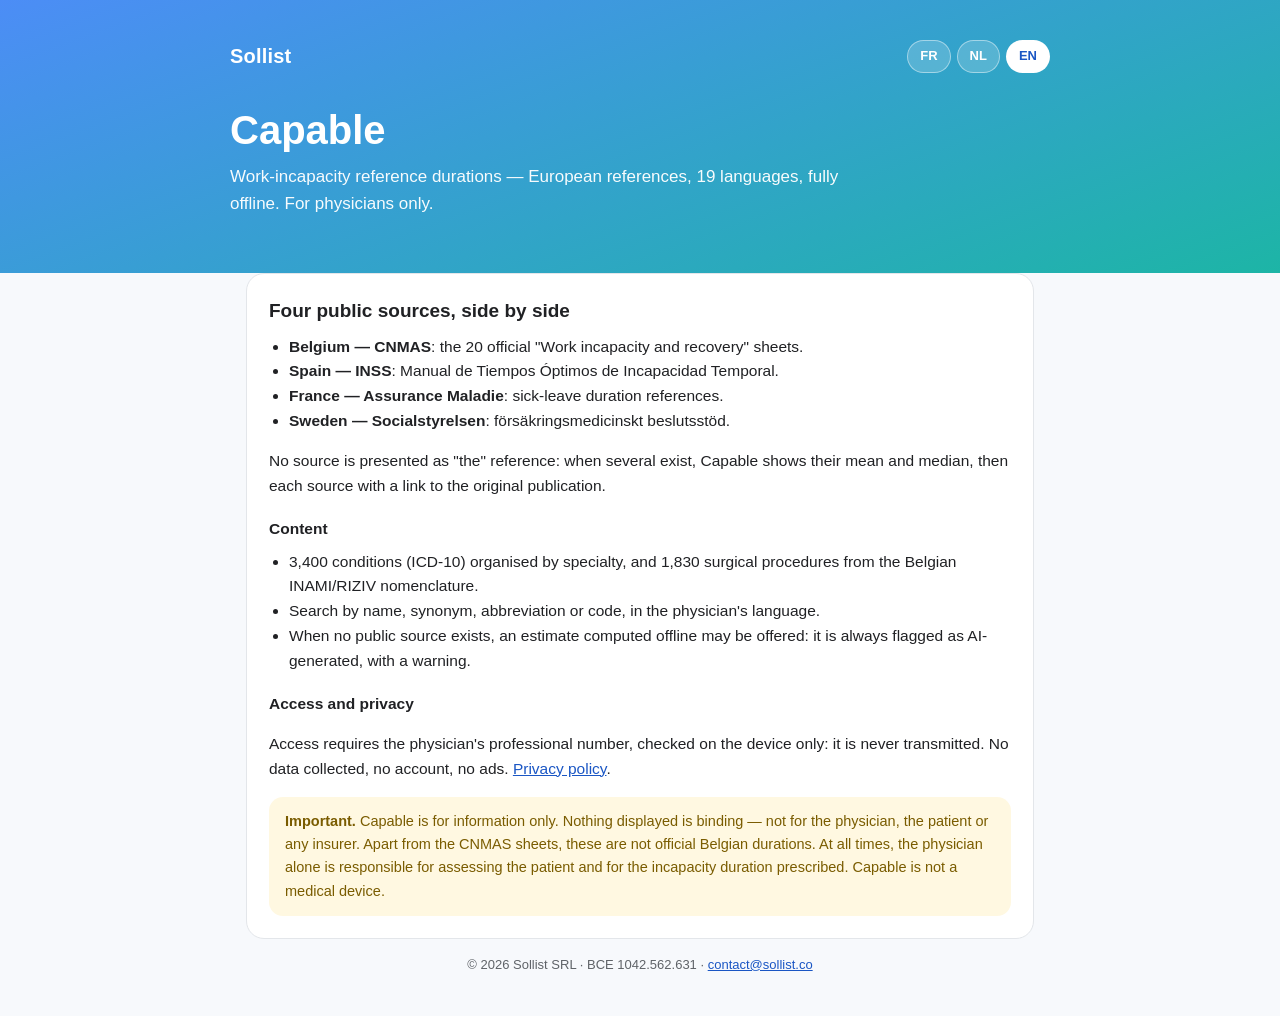
==== capable/index.html @ 4a5a3077 "Mise à jour du site" ====
<!DOCTYPE html>
<html lang="fr">
<head>
<meta charset="utf-8">
<meta name="viewport" content="width=device-width, initial-scale=1">
<title>Capable — Sollist</title>
<meta name="description" content="Capable : durées de référence d'incapacité de travail pour les médecins — références européennes, 19 langues, hors-ligne.">
<link rel="icon" href="../assets/favicon.png">
<link rel="stylesheet" href="../style.css">
<script src="../lang.js" defer></script>
</head>
<body>

<header class="hero"><div class="wrap">
  <div class="topbar">
    <a class="brand" href="../">Sollist</a>
    <div class="langs" role="group" aria-label="Language">
      <button data-set="fr" aria-pressed="false">FR</button>
      <button data-set="nl" aria-pressed="false">NL</button>
      <button data-set="en" aria-pressed="false">EN</button>
    </div>
  </div>
  <div data-lang="fr" class="on">
    <h1>Capable</h1>
    <p>Durées de référence d'incapacité de travail — références européennes, 19 langues, entièrement hors-ligne. Réservé aux médecins.</p>
  </div>
  <div data-lang="nl">
    <h1>Capable</h1>
    <p>Referentieduurtijden voor arbeidsongeschiktheid — Europese referenties, 19 talen, volledig offline. Voorbehouden aan artsen.</p>
  </div>
  <div data-lang="en">
    <h1>Capable</h1>
    <p>Work-incapacity reference durations — European references, 19 languages, fully offline. For physicians only.</p>
  </div>
</div></header>

<main class="wrap">

  <section class="card">
    <div data-lang="fr" class="on">
      <h2>Quatre sources publiques, côte à côte</h2>
      <ul>
        <li><strong>Belgique — CNMAS</strong> : les 20 fiches officielles « Incapacité de travail et rétablissement ».</li>
        <li><strong>Espagne — INSS</strong> : Manual de Tiempos Óptimos de Incapacidad Temporal.</li>
        <li><strong>France — Assurance Maladie</strong> : référentiels de durée d'arrêt de travail.</li>
        <li><strong>Suède — Socialstyrelsen</strong> : försäkringsmedicinskt beslutsstöd.</li>
      </ul>
      <p>Aucune source n'est présentée comme « la » référence : quand plusieurs existent, Capable affiche leur moyenne et leur médiane, puis le détail de chacune avec un lien vers la publication d'origine.</p>
      <h3>Contenu</h3>
      <ul>
        <li>3 400 pathologies (CIM-10) classées par spécialité, et 1 830 interventions chirurgicales de la nomenclature INAMI.</li>
        <li>Recherche par nom, synonyme, abréviation ou code, dans la langue du médecin.</li>
        <li>Lorsqu'aucune source publique n'existe, une estimation calculée hors-ligne peut être proposée : elle est toujours signalée comme générée par intelligence artificielle, avec un avertissement.</li>
      </ul>
      <h3>Accès et vie privée</h3>
      <p>L'accès demande le numéro professionnel du médecin, vérifié sur l'appareil uniquement : il n'est jamais transmis. Aucune donnée collectée, aucun compte, aucune publicité. <a href="privacy/">Politique de confidentialité</a>.</p>
      <div class="note"><strong>Important.</strong> Capable est purement informatif. Rien de ce qui est affiché n'est contraignant, ni pour le médecin, ni pour le patient, ni pour un organisme assureur. Hormis les fiches du CNMAS, ce ne sont pas des durées officielles belges. Le médecin reste seul responsable, à tout moment, de l'évaluation de son patient et de la durée d'incapacité qu'il prescrit. Capable n'est pas un dispositif médical.</div>
    </div>

    <div data-lang="nl">
      <h2>Vier openbare bronnen, naast elkaar</h2>
      <ul>
        <li><strong>België — NCSVG</strong>: de 20 officiële fiches « Arbeidsongeschiktheid en herstel ».</li>
        <li><strong>Spanje — INSS</strong>: Manual de Tiempos Óptimos de Incapacidad Temporal.</li>
        <li><strong>Frankrijk — Assurance Maladie</strong>: referentieduurtijden voor arbeidsongeschiktheid.</li>
        <li><strong>Zweden — Socialstyrelsen</strong>: försäkringsmedicinskt beslutsstöd.</li>
      </ul>
      <p>Geen enkele bron wordt als « de » referentie voorgesteld: wanneer er meerdere bestaan, toont Capable het gemiddelde en de mediaan, en daarna elke bron met een link naar de oorspronkelijke publicatie.</p>
      <h3>Inhoud</h3>
      <ul>
        <li>3 400 aandoeningen (ICD-10) per specialisme, en 1 830 chirurgische ingrepen uit de RIZIV-nomenclatuur.</li>
        <li>Zoeken op naam, synoniem, afkorting of code, in de taal van de arts.</li>
        <li>Wanneer geen openbare bron bestaat, kan een offline berekende schatting worden voorgesteld: die wordt altijd aangeduid als gegenereerd door artificiële intelligentie, met een waarschuwing.</li>
      </ul>
      <h3>Toegang en privacy</h3>
      <p>Toegang vraagt het beroepsnummer van de arts, enkel op het toestel gecontroleerd: het wordt nooit verzonden. Geen gegevens verzameld, geen account, geen reclame. <a href="privacy/">Privacybeleid</a>.</p>
      <div class="note"><strong>Belangrijk.</strong> Capable is louter informatief. Niets van wat wordt getoond is bindend, niet voor de arts, niet voor de patiënt, niet voor een verzekeringsinstelling. Behalve de NCSVG-fiches zijn het geen officiële Belgische duurtijden. De arts blijft te allen tijde als enige verantwoordelijk voor de beoordeling van zijn patiënt en voor de duur van de arbeidsongeschiktheid die hij voorschrijft. Capable is geen medisch hulpmiddel.</div>
    </div>

    <div data-lang="en">
      <h2>Four public sources, side by side</h2>
      <ul>
        <li><strong>Belgium — CNMAS</strong>: the 20 official "Work incapacity and recovery" sheets.</li>
        <li><strong>Spain — INSS</strong>: Manual de Tiempos Óptimos de Incapacidad Temporal.</li>
        <li><strong>France — Assurance Maladie</strong>: sick-leave duration references.</li>
        <li><strong>Sweden — Socialstyrelsen</strong>: försäkringsmedicinskt beslutsstöd.</li>
      </ul>
      <p>No source is presented as "the" reference: when several exist, Capable shows their mean and median, then each source with a link to the original publication.</p>
      <h3>Content</h3>
      <ul>
        <li>3,400 conditions (ICD-10) organised by specialty, and 1,830 surgical procedures from the Belgian INAMI/RIZIV nomenclature.</li>
        <li>Search by name, synonym, abbreviation or code, in the physician's language.</li>
        <li>When no public source exists, an estimate computed offline may be offered: it is always flagged as AI-generated, with a warning.</li>
      </ul>
      <h3>Access and privacy</h3>
      <p>Access requires the physician's professional number, checked on the device only: it is never transmitted. No data collected, no account, no ads. <a href="privacy/">Privacy policy</a>.</p>
      <div class="note"><strong>Important.</strong> Capable is for information only. Nothing displayed is binding — not for the physician, the patient or any insurer. Apart from the CNMAS sheets, these are not official Belgian durations. At all times, the physician alone is responsible for assessing the patient and for the incapacity duration prescribed. Capable is not a medical device.</div>
    </div>
  </section>

</main>

<footer>© 2026 Sollist SRL · BCE 1042.562.631 · <a href="mailto:contact@sollist.co">contact@sollist.co</a></footer>
</body>
</html>
---- style.css ----
/* Sollist — mini-site statique (aucun script tiers, aucun cookie, aucune police externe) */
:root {
  --bg: #F7F9FC; --card: #FFFFFF; --text: #202124; --muted: #5F6368; --line: #E3E6EA;
  --brand-a: #4C8DF6; --brand-b: #1DB5A6; --link: #1A56C4; --note-bg: #FFF8E1; --note-text: #7A5C00;
}
@media (prefers-color-scheme: dark) {
  :root { --bg: #111418; --card: #1B1F24; --text: #E8EAED; --muted: #A5ABB3; --line: #2C3138;
          --link: #8AB4F8; --note-bg: #2A2413; --note-text: #F3D98B; }
}
* { box-sizing: border-box; }
html { -webkit-text-size-adjust: 100%; }
body { margin: 0; background: var(--bg); color: var(--text); line-height: 1.6;
       font-family: -apple-system, "Segoe UI", Roboto, "Helvetica Neue", Arial, sans-serif; }
a { color: var(--link); }
.hero { background: linear-gradient(160deg, var(--brand-a), var(--brand-b)); color: #fff; padding: 40px 16px 56px; }
.wrap { max-width: 820px; margin: 0 auto; padding: 0 16px; }
.hero .wrap { padding: 0; }
.topbar { display: flex; align-items: center; justify-content: space-between; gap: 12px; flex-wrap: wrap; }
.brand { font-weight: 800; font-size: 20px; letter-spacing: .2px; color: #fff; text-decoration: none; }
.langs { display: flex; gap: 6px; }
.langs button { font: inherit; font-size: 13px; font-weight: 700; color: #fff; background: rgba(255,255,255,.18);
                border: 1px solid rgba(255,255,255,.45); border-radius: 999px; padding: 5px 12px; cursor: pointer; }
.langs button[aria-pressed="true"] { background: #fff; color: #1A56C4; }
.hero h1 { font-size: clamp(28px, 6vw, 40px); line-height: 1.15; margin: 34px 0 10px; }
.hero p { font-size: 17px; margin: 0; max-width: 640px; opacity: .96; }
main { margin-top: -28px; padding-bottom: 56px; }
.card { background: var(--card); border: 1px solid var(--line); border-radius: 18px; padding: 22px 22px; margin-bottom: 16px; }
.card h2 { font-size: 19px; margin: 0 0 8px; }
.card h3 { font-size: 15.5px; margin: 18px 0 4px; }
.card p, .card li { font-size: 15.5px; }
.card ul { padding-left: 20px; margin: 8px 0; }
.app { display: flex; gap: 16px; align-items: flex-start; }
.app img { width: 72px; height: 72px; border-radius: 16px; flex: none; }
.btn { display: inline-block; margin-top: 10px; background: #1A56C4; color: #fff; text-decoration: none;
       font-weight: 700; font-size: 14.5px; border-radius: 12px; padding: 10px 16px; }
.note { background: var(--note-bg); color: var(--note-text); border-radius: 14px; padding: 13px 16px; font-size: 14.5px; margin-top: 14px; }
.legal { color: var(--muted); font-size: 14px; }
.legal strong { color: var(--text); }
footer { color: var(--muted); font-size: 13px; text-align: center; padding: 0 16px 40px; }
/* Bascule de langue : sans JavaScript, les trois langues restent visibles l'une sous l'autre */
.js [data-lang] { display: none; }
.js [data-lang].on { display: block; }
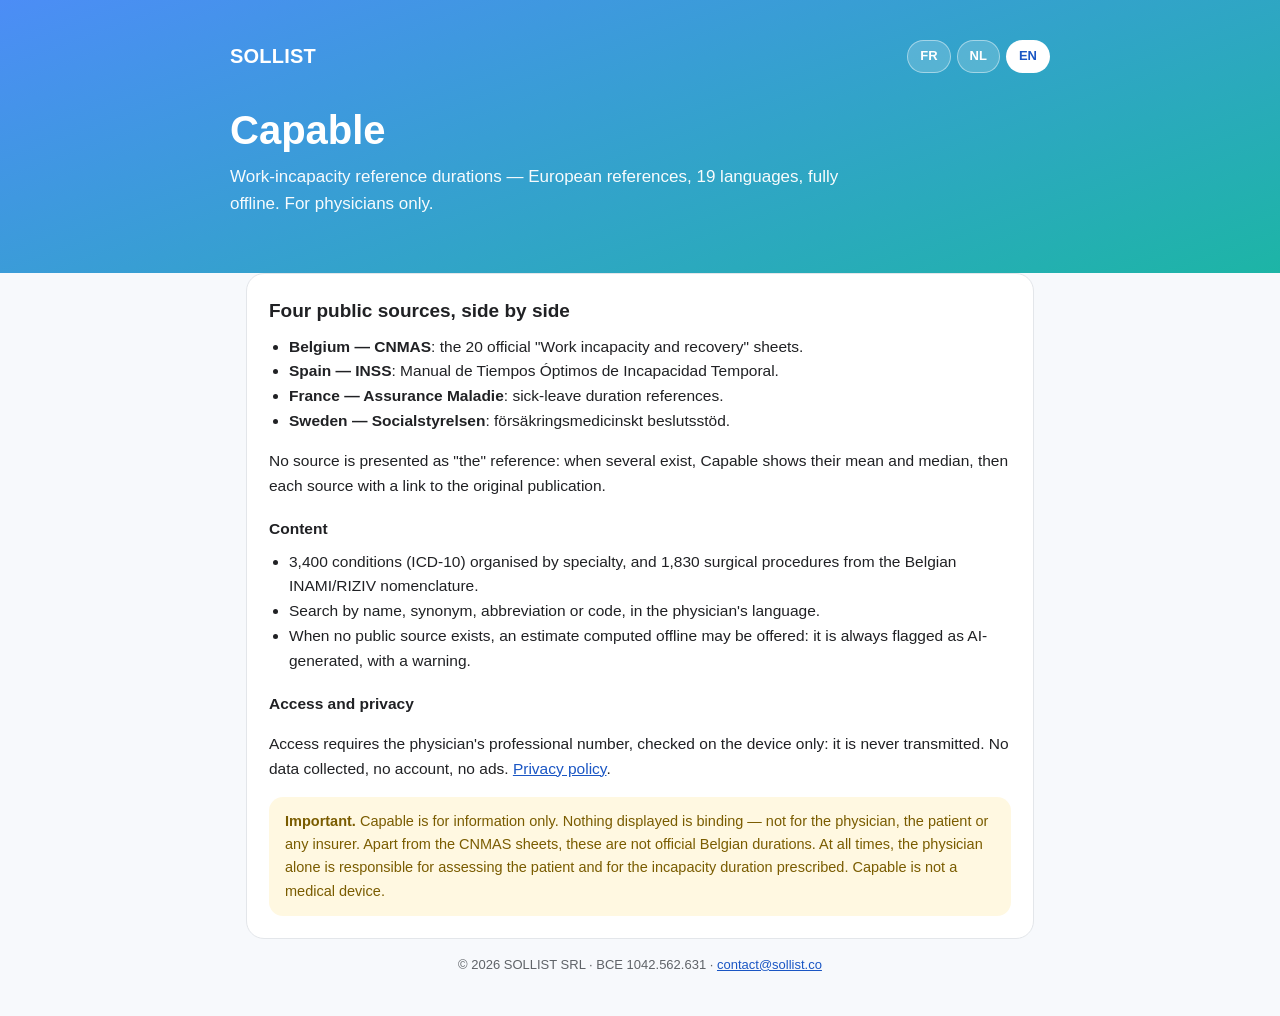
==== commit 989da77a: "Mise à jour du site" ====
--- a/capable/index.html
+++ b/capable/index.html
@@ -3,7 +3,7 @@
 <head>
 <meta charset="utf-8">
 <meta name="viewport" content="width=device-width, initial-scale=1">
-<title>Capable — Sollist</title>
+<title>Capable — SOLLIST</title>
 <meta name="description" content="Capable : durées de référence d'incapacité de travail pour les médecins — références européennes, 19 langues, hors-ligne.">
 <link rel="icon" href="../assets/favicon.png">
 <link rel="stylesheet" href="../style.css">
@@ -13,7 +13,7 @@
 
 <header class="hero"><div class="wrap">
   <div class="topbar">
-    <a class="brand" href="../">Sollist</a>
+    <a class="brand" href="../">SOLLIST</a>
     <div class="langs" role="group" aria-label="Language">
       <button data-set="fr" aria-pressed="false">FR</button>
       <button data-set="nl" aria-pressed="false">NL</button>
@@ -100,6 +100,6 @@
 
 </main>
 
-<footer>© 2026 Sollist SRL · BCE 1042.562.631 · <a href="mailto:contact@sollist.co">contact@sollist.co</a></footer>
+<footer>© 2026 SOLLIST SRL · BCE 1042.562.631 · <a href="mailto:contact@sollist.co">contact@sollist.co</a></footer>
 </body>
 </html>
--- a/style.css
+++ b/style.css
@@ -31,6 +31,9 @@
 .card ul { padding-left: 20px; margin: 8px 0; }
 .app { display: flex; gap: 16px; align-items: flex-start; }
 .app img { width: 72px; height: 72px; border-radius: 16px; flex: none; }
+.applink { display: flex; gap: 12px; align-items: center; padding: 12px 18px; }
+.applink img { width: 36px; height: 36px; border-radius: 9px; flex: none; }
+.applink p { margin: 0; }
 .btn { display: inline-block; margin-top: 10px; background: #1A56C4; color: #fff; text-decoration: none;
        font-weight: 700; font-size: 14.5px; border-radius: 12px; padding: 10px 16px; }
 .note { background: var(--note-bg); color: var(--note-text); border-radius: 14px; padding: 13px 16px; font-size: 14.5px; margin-top: 14px; }
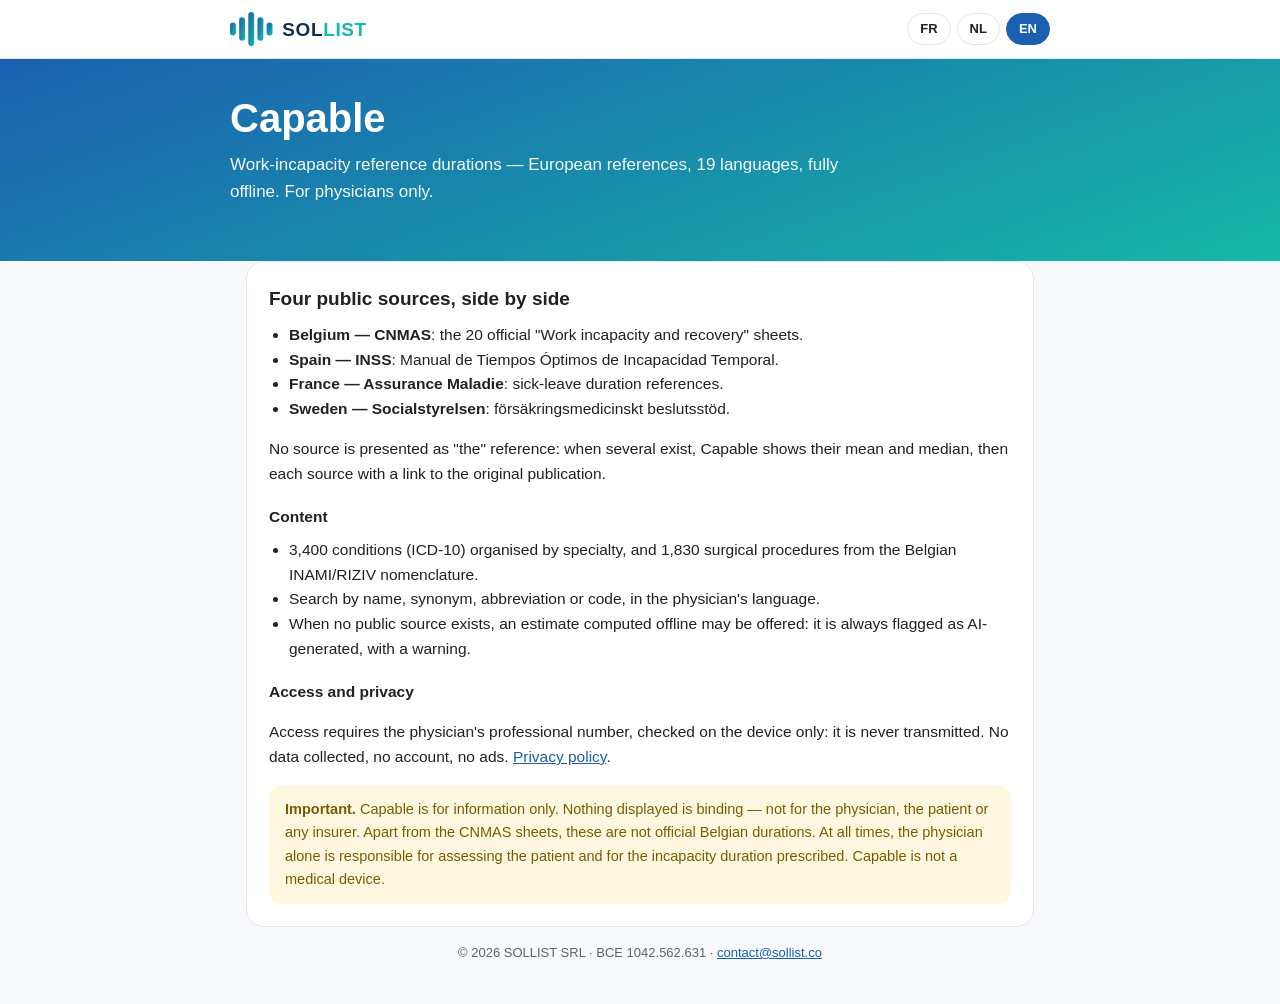
==== commit 9e159b40: "Mise à jour du site" ====
--- a/capable/index.html
+++ b/capable/index.html
@@ -5,21 +5,29 @@
 <meta name="viewport" content="width=device-width, initial-scale=1">
 <title>Capable — SOLLIST</title>
 <meta name="description" content="Capable : durées de référence d'incapacité de travail pour les médecins — références européennes, 19 langues, hors-ligne.">
-<link rel="icon" href="../assets/favicon.png">
+<link rel="icon" type="image/svg+xml" href="../assets/favicon.svg">
+<link rel="icon" type="image/png" sizes="96x96" href="../assets/favicon.png">
 <link rel="stylesheet" href="../style.css">
 <script src="../lang.js" defer></script>
 </head>
 <body>
 
-<header class="hero"><div class="wrap">
-  <div class="topbar">
-    <a class="brand" href="../">SOLLIST</a>
-    <div class="langs" role="group" aria-label="Language">
-      <button data-set="fr" aria-pressed="false">FR</button>
-      <button data-set="nl" aria-pressed="false">NL</button>
-      <button data-set="en" aria-pressed="false">EN</button>
-    </div>
+<header class="topbar"><div class="wrap">
+  <a class="brand" href="../" aria-label="SOLLIST — accueil">
+      <svg class="logo" viewBox="0 0 430 104" role="img" aria-label="SOLLIST" font-family="Arial, Helvetica, sans-serif">
+        <defs><linearGradient id="lg" x1="0" y1="0" x2="1" y2="1"><stop offset="0" stop-color="#1B5FB0"/><stop offset="1" stop-color="#16B8A6"/></linearGradient></defs>
+        <g fill="url(#lg)"><rect x="0" y="32" width="18" height="40" rx="9"/><rect x="28" y="16" width="18" height="72" rx="9"/><rect x="56" y="0" width="18" height="104" rx="9"/><rect x="84" y="16" width="18" height="72" rx="9"/><rect x="112" y="32" width="18" height="40" rx="9"/></g>
+        <text class="wm" x="160" y="73" font-size="58" font-weight="700" letter-spacing="2">SOL<tspan fill="#16B8A6">LIST</tspan></text>
+      </svg>
+    </a>
+  <div class="langs" role="group" aria-label="Language">
+    <button data-set="fr" aria-pressed="false">FR</button>
+    <button data-set="nl" aria-pressed="false">NL</button>
+    <button data-set="en" aria-pressed="false">EN</button>
   </div>
+</div></header>
+
+<section class="hero"><div class="wrap">
   <div data-lang="fr" class="on">
     <h1>Capable</h1>
     <p>Durées de référence d'incapacité de travail — références européennes, 19 langues, entièrement hors-ligne. Réservé aux médecins.</p>
@@ -32,7 +40,7 @@
     <h1>Capable</h1>
     <p>Work-incapacity reference durations — European references, 19 languages, fully offline. For physicians only.</p>
   </div>
-</div></header>
+</div></section>
 
 <main class="wrap">
 
--- a/style.css
+++ b/style.css
@@ -1,27 +1,34 @@
 /* Sollist — mini-site statique (aucun script tiers, aucun cookie, aucune police externe) */
 :root {
   --bg: #F7F9FC; --card: #FFFFFF; --text: #202124; --muted: #5F6368; --line: #E3E6EA;
-  --brand-a: #4C8DF6; --brand-b: #1DB5A6; --link: #1A56C4; --note-bg: #FFF8E1; --note-text: #7A5C00;
+  --brand-a: #1B5FB0; --brand-b: #16B8A6; --navy: #10304F; --link: #1B5FB0; --note-bg: #FFF8E1; --note-text: #7A5C00;
+  --logo-text: #10304F;
 }
 @media (prefers-color-scheme: dark) {
   :root { --bg: #111418; --card: #1B1F24; --text: #E8EAED; --muted: #A5ABB3; --line: #2C3138;
-          --link: #8AB4F8; --note-bg: #2A2413; --note-text: #F3D98B; }
+          --link: #8AB4F8; --note-bg: #2A2413; --note-text: #F3D98B; --logo-text: #E8EAED; }
 }
 * { box-sizing: border-box; }
 html { -webkit-text-size-adjust: 100%; }
 body { margin: 0; background: var(--bg); color: var(--text); line-height: 1.6;
        font-family: -apple-system, "Segoe UI", Roboto, "Helvetica Neue", Arial, sans-serif; }
 a { color: var(--link); }
-.hero { background: linear-gradient(160deg, var(--brand-a), var(--brand-b)); color: #fff; padding: 40px 16px 56px; }
+/* Barre haute claire avec le logo (mark « soundwave » + wordmark SOL·LIST), puis bandeau dégradé */
+.topbar { background: var(--card); border-bottom: 1px solid var(--line); padding: 12px 16px; }
+.topbar .wrap { display: flex; align-items: center; justify-content: space-between; gap: 12px; flex-wrap: wrap; padding: 0; }
+.brand { display: inline-flex; align-items: center; text-decoration: none; }
+.logo { height: 34px; width: auto; display: block; }
+.logo .wm { fill: var(--logo-text); }
+.langs { display: flex; gap: 6px; align-items: center; }
+.langs button { font: inherit; font-size: 13px; font-weight: 700; color: var(--text); background: transparent;
+                border: 1px solid var(--line); border-radius: 999px; padding: 5px 12px; cursor: pointer; }
+.langs button[aria-pressed="true"] { background: var(--brand-a); border-color: var(--brand-a); color: #fff; }
+.langs a { font-size: 13px; font-weight: 700; color: var(--link); text-decoration: none; padding: 5px 10px; }
+.hero { background: linear-gradient(160deg, var(--brand-a), var(--brand-b)); color: #fff; padding: 36px 16px 56px; }
 .wrap { max-width: 820px; margin: 0 auto; padding: 0 16px; }
 .hero .wrap { padding: 0; }
-.topbar { display: flex; align-items: center; justify-content: space-between; gap: 12px; flex-wrap: wrap; }
-.brand { font-weight: 800; font-size: 20px; letter-spacing: .2px; color: #fff; text-decoration: none; }
-.langs { display: flex; gap: 6px; }
-.langs button { font: inherit; font-size: 13px; font-weight: 700; color: #fff; background: rgba(255,255,255,.18);
-                border: 1px solid rgba(255,255,255,.45); border-radius: 999px; padding: 5px 12px; cursor: pointer; }
-.langs button[aria-pressed="true"] { background: #fff; color: #1A56C4; }
-.hero h1 { font-size: clamp(28px, 6vw, 40px); line-height: 1.15; margin: 34px 0 10px; }
+.tagline { margin: 0 0 6px; font-size: 12px; font-weight: 700; letter-spacing: .22em; text-transform: uppercase; opacity: .85; }
+.hero h1 { font-size: clamp(28px, 6vw, 40px); line-height: 1.15; margin: 0 0 10px; }
 .hero p { font-size: 17px; margin: 0; max-width: 640px; opacity: .96; }
 main { margin-top: -28px; padding-bottom: 56px; }
 .card { background: var(--card); border: 1px solid var(--line); border-radius: 18px; padding: 22px 22px; margin-bottom: 16px; }
@@ -34,11 +41,19 @@
 .applink { display: flex; gap: 12px; align-items: center; padding: 12px 18px; }
 .applink img { width: 36px; height: 36px; border-radius: 9px; flex: none; }
 .applink p { margin: 0; }
-.btn { display: inline-block; margin-top: 10px; background: #1A56C4; color: #fff; text-decoration: none;
+.btn { display: inline-block; margin-top: 10px; background: var(--brand-a); color: #fff; text-decoration: none;
        font-weight: 700; font-size: 14.5px; border-radius: 12px; padding: 10px 16px; }
 .note { background: var(--note-bg); color: var(--note-text); border-radius: 14px; padding: 13px 16px; font-size: 14.5px; margin-top: 14px; }
 .legal { color: var(--muted); font-size: 14px; }
 .legal strong { color: var(--text); }
+/* Mentions légales repliées : un clic sur le titre les déploie (demande user 25/09/2026) */
+details.legal { padding: 14px 22px; }
+details.legal summary { cursor: pointer; font-weight: 700; font-size: 16px; color: var(--text); list-style: none; display: flex; align-items: center; gap: 8px; }
+details.legal summary::-webkit-details-marker { display: none; }
+details.legal summary::before { content: "›"; font-size: 20px; line-height: 1; transition: transform .15s; color: var(--muted); }
+details.legal[open] summary::before { transform: rotate(90deg); }
+details.legal[open] summary { margin-bottom: 8px; }
+.js summary [data-lang].on { display: inline; }
 footer { color: var(--muted); font-size: 13px; text-align: center; padding: 0 16px 40px; }
 /* Bascule de langue : sans JavaScript, les trois langues restent visibles l'une sous l'autre */
 .js [data-lang] { display: none; }
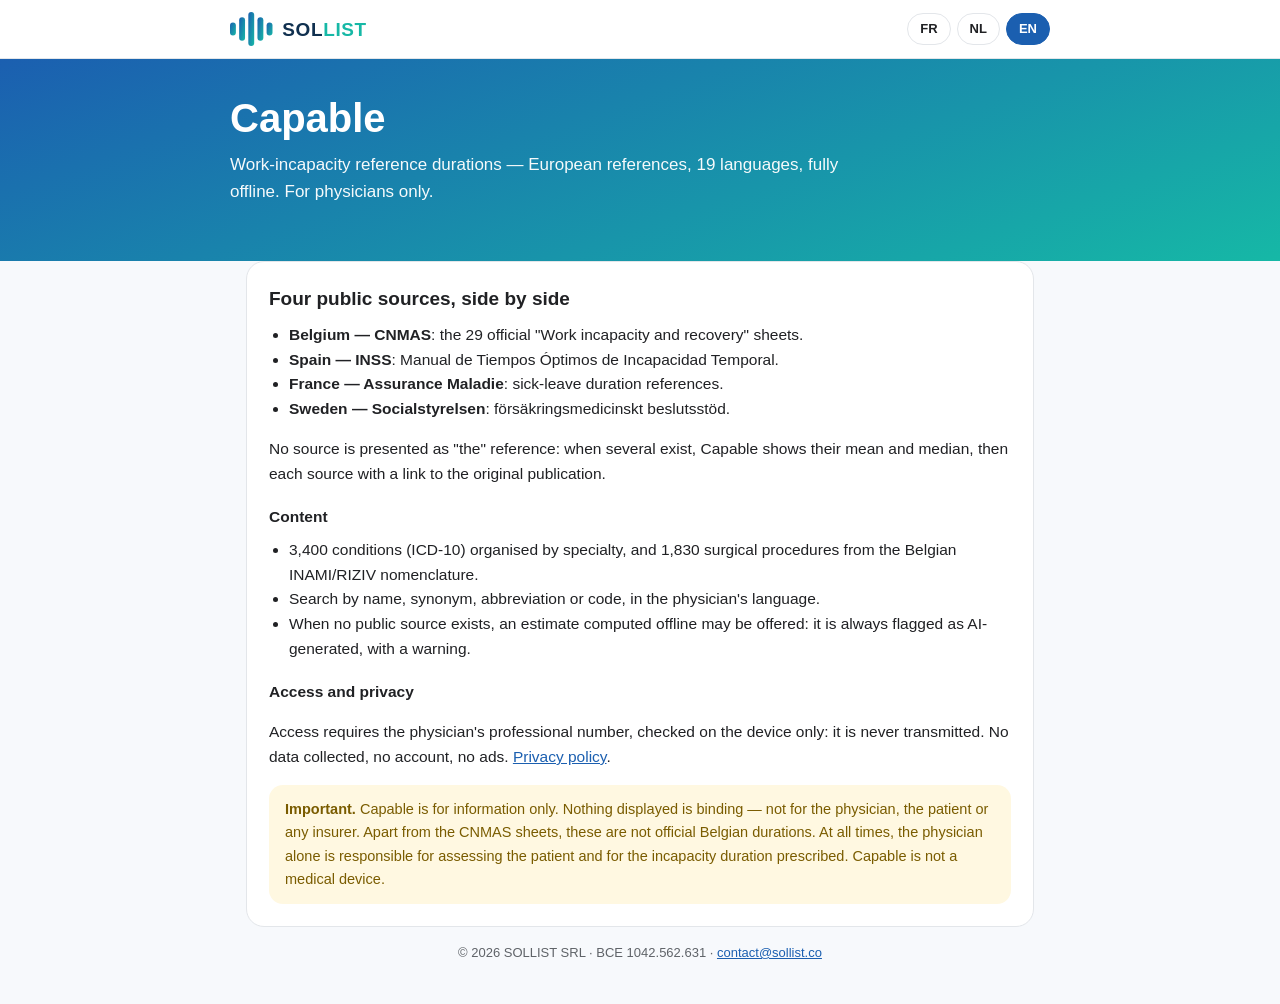
==== commit a2bca9d5: "Mise à jour du site" ====
--- a/capable/index.html
+++ b/capable/index.html
@@ -48,7 +48,7 @@
     <div data-lang="fr" class="on">
       <h2>Quatre sources publiques, côte à côte</h2>
       <ul>
-        <li><strong>Belgique — CNMAS</strong> : les 20 fiches officielles « Incapacité de travail et rétablissement ».</li>
+        <li><strong>Belgique — CNMAS</strong> : les 29 fiches officielles « Incapacité de travail et rétablissement ».</li>
         <li><strong>Espagne — INSS</strong> : Manual de Tiempos Óptimos de Incapacidad Temporal.</li>
         <li><strong>France — Assurance Maladie</strong> : référentiels de durée d'arrêt de travail.</li>
         <li><strong>Suède — Socialstyrelsen</strong> : försäkringsmedicinskt beslutsstöd.</li>
@@ -68,7 +68,7 @@
     <div data-lang="nl">
       <h2>Vier openbare bronnen, naast elkaar</h2>
       <ul>
-        <li><strong>België — NCSVG</strong>: de 20 officiële fiches « Arbeidsongeschiktheid en herstel ».</li>
+        <li><strong>België — NCSVG</strong>: de 29 officiële fiches « Arbeidsongeschiktheid en herstel ».</li>
         <li><strong>Spanje — INSS</strong>: Manual de Tiempos Óptimos de Incapacidad Temporal.</li>
         <li><strong>Frankrijk — Assurance Maladie</strong>: referentieduurtijden voor arbeidsongeschiktheid.</li>
         <li><strong>Zweden — Socialstyrelsen</strong>: försäkringsmedicinskt beslutsstöd.</li>
@@ -88,7 +88,7 @@
     <div data-lang="en">
       <h2>Four public sources, side by side</h2>
       <ul>
-        <li><strong>Belgium — CNMAS</strong>: the 20 official "Work incapacity and recovery" sheets.</li>
+        <li><strong>Belgium — CNMAS</strong>: the 29 official "Work incapacity and recovery" sheets.</li>
         <li><strong>Spain — INSS</strong>: Manual de Tiempos Óptimos de Incapacidad Temporal.</li>
         <li><strong>France — Assurance Maladie</strong>: sick-leave duration references.</li>
         <li><strong>Sweden — Socialstyrelsen</strong>: försäkringsmedicinskt beslutsstöd.</li>
--- a/style.css
+++ b/style.css
@@ -37,6 +37,8 @@
 .card p, .card li { font-size: 15.5px; }
 .card ul { padding-left: 20px; margin: 8px 0; }
 .app { display: flex; gap: 16px; align-items: flex-start; }
+.app + .app, .app-next { margin-top: 22px; padding-top: 22px; border-top: 1px solid var(--line); }
+.apptitle { margin-top: 0 !important; }
 .app img { width: 72px; height: 72px; border-radius: 16px; flex: none; }
 .applink { display: flex; gap: 12px; align-items: center; padding: 12px 18px; }
 .applink img { width: 36px; height: 36px; border-radius: 9px; flex: none; }
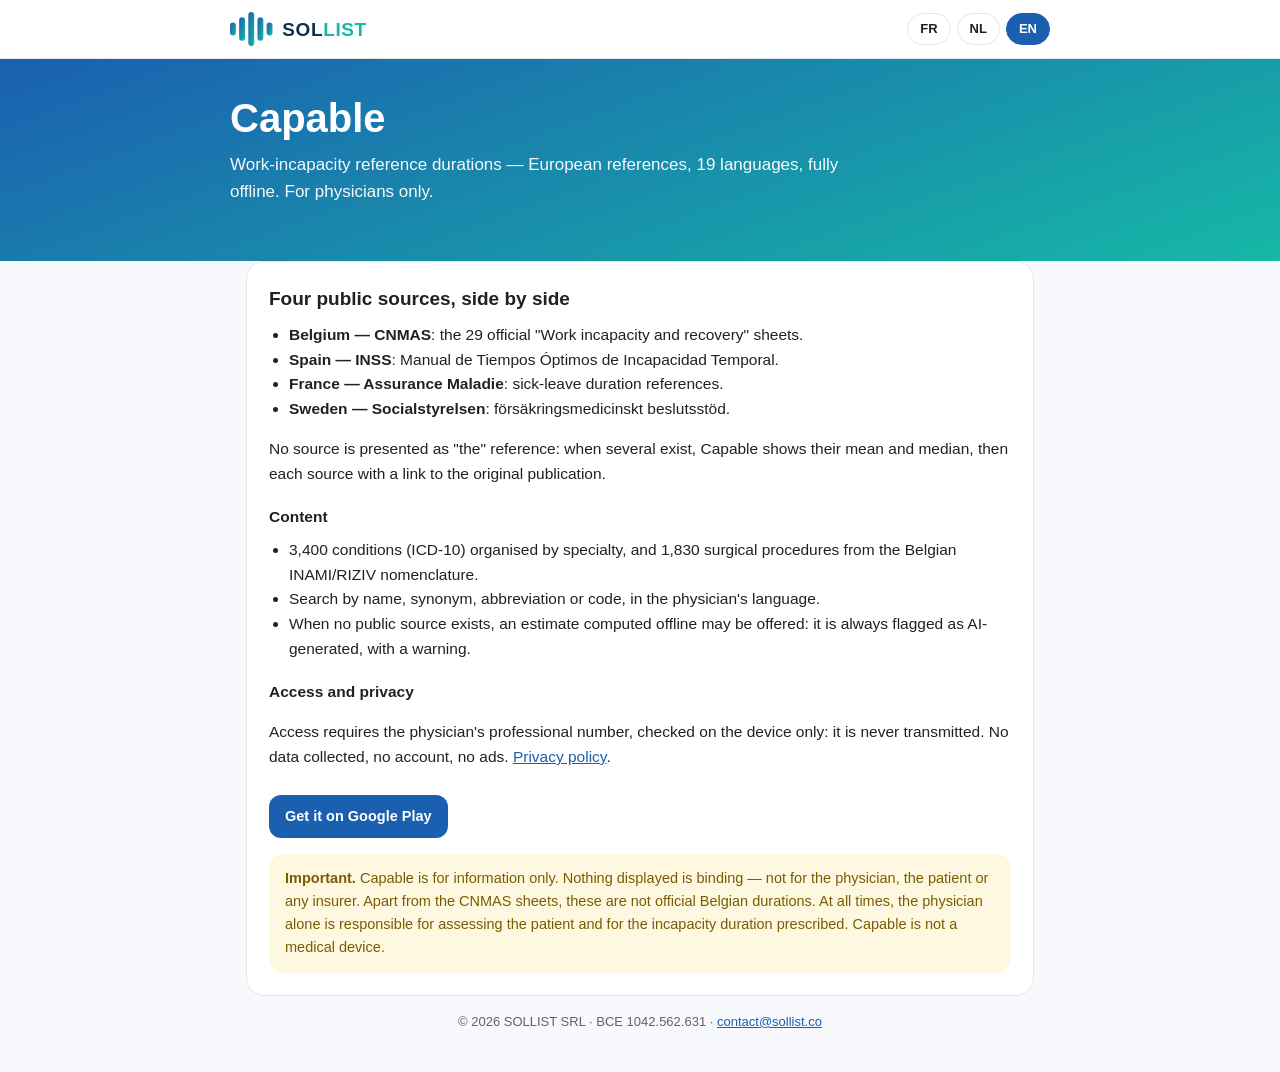
==== commit 6b7ebcc0: "Mise à jour du site" ====
--- a/capable/index.html
+++ b/capable/index.html
@@ -62,6 +62,7 @@
       </ul>
       <h3>Accès et vie privée</h3>
       <p>L'accès demande le numéro professionnel du médecin, vérifié sur l'appareil uniquement : il n'est jamais transmis. Aucune donnée collectée, aucun compte, aucune publicité. <a href="privacy/">Politique de confidentialité</a>.</p>
+      <p><a class="btn" href="https://play.google.com/store/apps/details?id=be.capable.xt">Disponible sur Google Play</a></p>
       <div class="note"><strong>Important.</strong> Capable est purement informatif. Rien de ce qui est affiché n'est contraignant, ni pour le médecin, ni pour le patient, ni pour un organisme assureur. Hormis les fiches du CNMAS, ce ne sont pas des durées officielles belges. Le médecin reste seul responsable, à tout moment, de l'évaluation de son patient et de la durée d'incapacité qu'il prescrit. Capable n'est pas un dispositif médical.</div>
     </div>
 
@@ -82,6 +83,7 @@
       </ul>
       <h3>Toegang en privacy</h3>
       <p>Toegang vraagt het beroepsnummer van de arts, enkel op het toestel gecontroleerd: het wordt nooit verzonden. Geen gegevens verzameld, geen account, geen reclame. <a href="privacy/">Privacybeleid</a>.</p>
+      <p><a class="btn" href="https://play.google.com/store/apps/details?id=be.capable.xt">Beschikbaar op Google Play</a></p>
       <div class="note"><strong>Belangrijk.</strong> Capable is louter informatief. Niets van wat wordt getoond is bindend, niet voor de arts, niet voor de patiënt, niet voor een verzekeringsinstelling. Behalve de NCSVG-fiches zijn het geen officiële Belgische duurtijden. De arts blijft te allen tijde als enige verantwoordelijk voor de beoordeling van zijn patiënt en voor de duur van de arbeidsongeschiktheid die hij voorschrijft. Capable is geen medisch hulpmiddel.</div>
     </div>
 
@@ -102,6 +104,7 @@
       </ul>
       <h3>Access and privacy</h3>
       <p>Access requires the physician's professional number, checked on the device only: it is never transmitted. No data collected, no account, no ads. <a href="privacy/">Privacy policy</a>.</p>
+      <p><a class="btn" href="https://play.google.com/store/apps/details?id=be.capable.xt">Get it on Google Play</a></p>
       <div class="note"><strong>Important.</strong> Capable is for information only. Nothing displayed is binding — not for the physician, the patient or any insurer. Apart from the CNMAS sheets, these are not official Belgian durations. At all times, the physician alone is responsible for assessing the patient and for the incapacity duration prescribed. Capable is not a medical device.</div>
     </div>
   </section>
